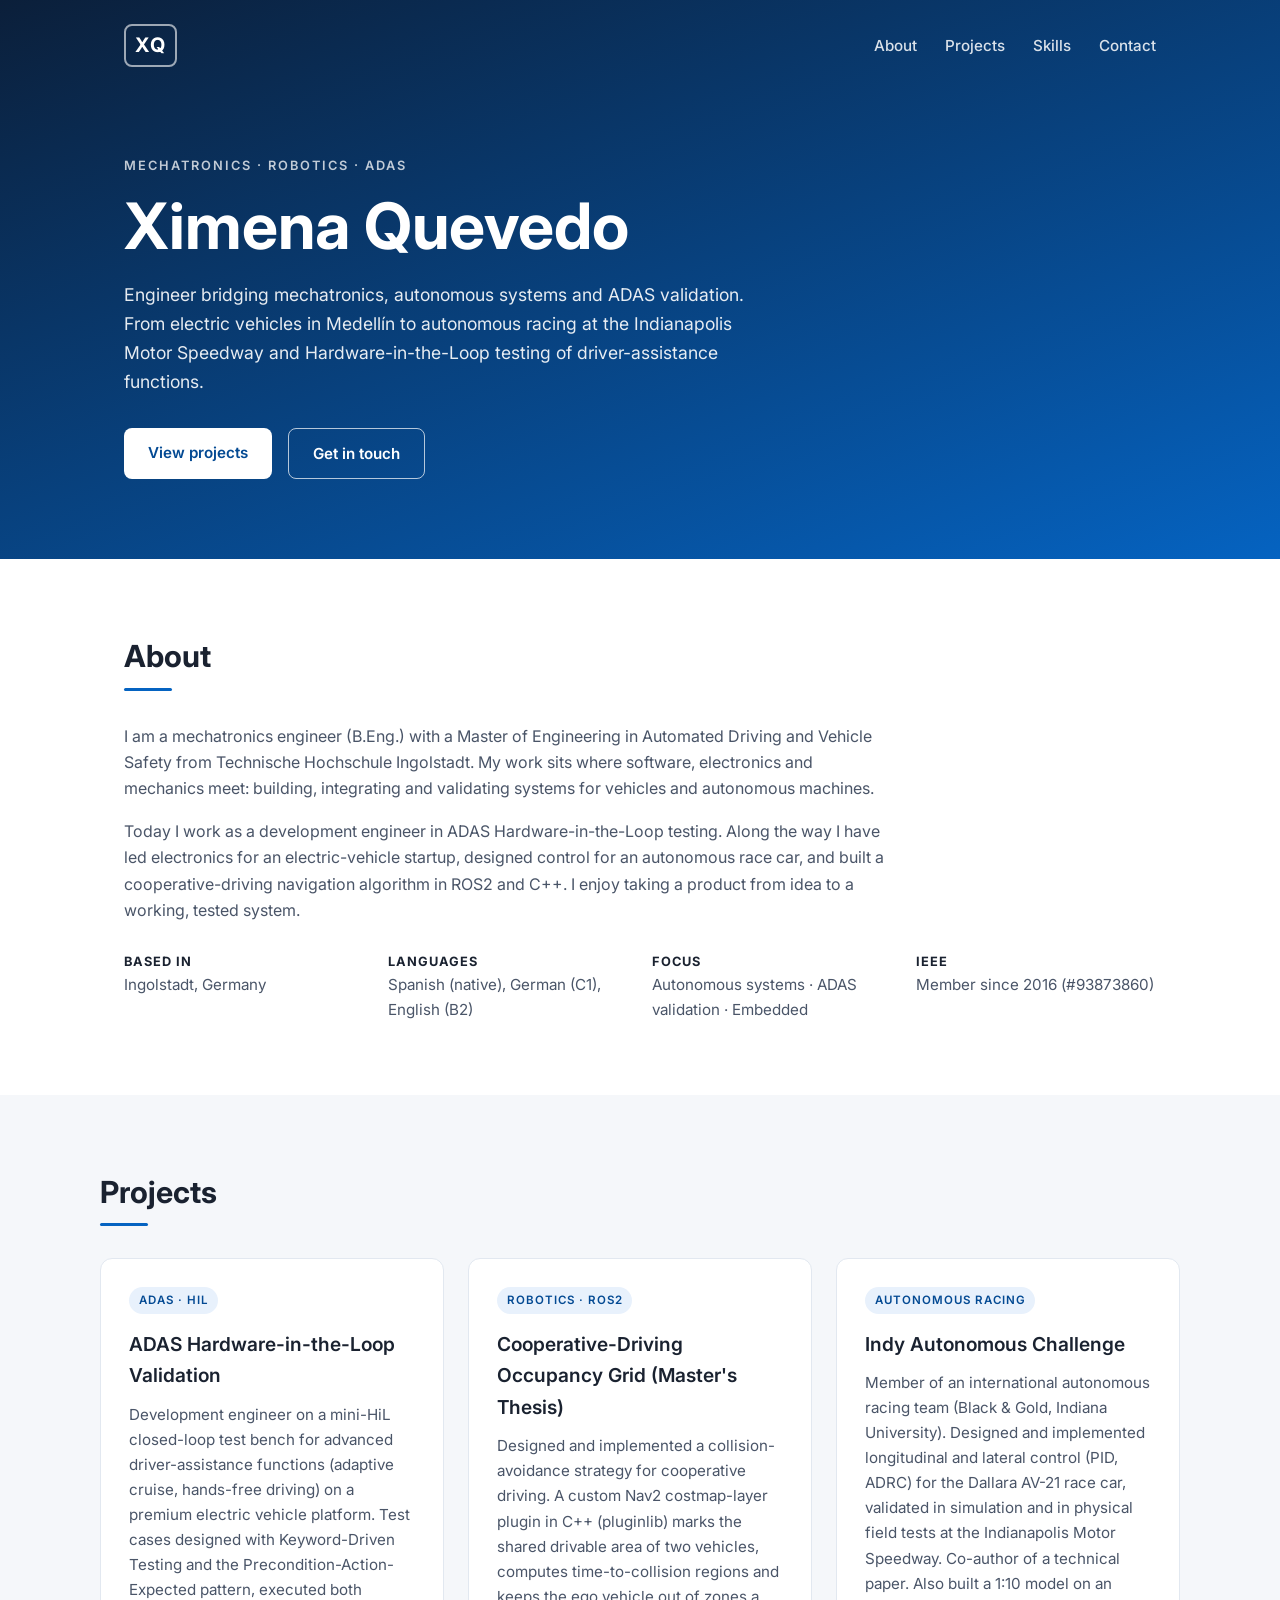
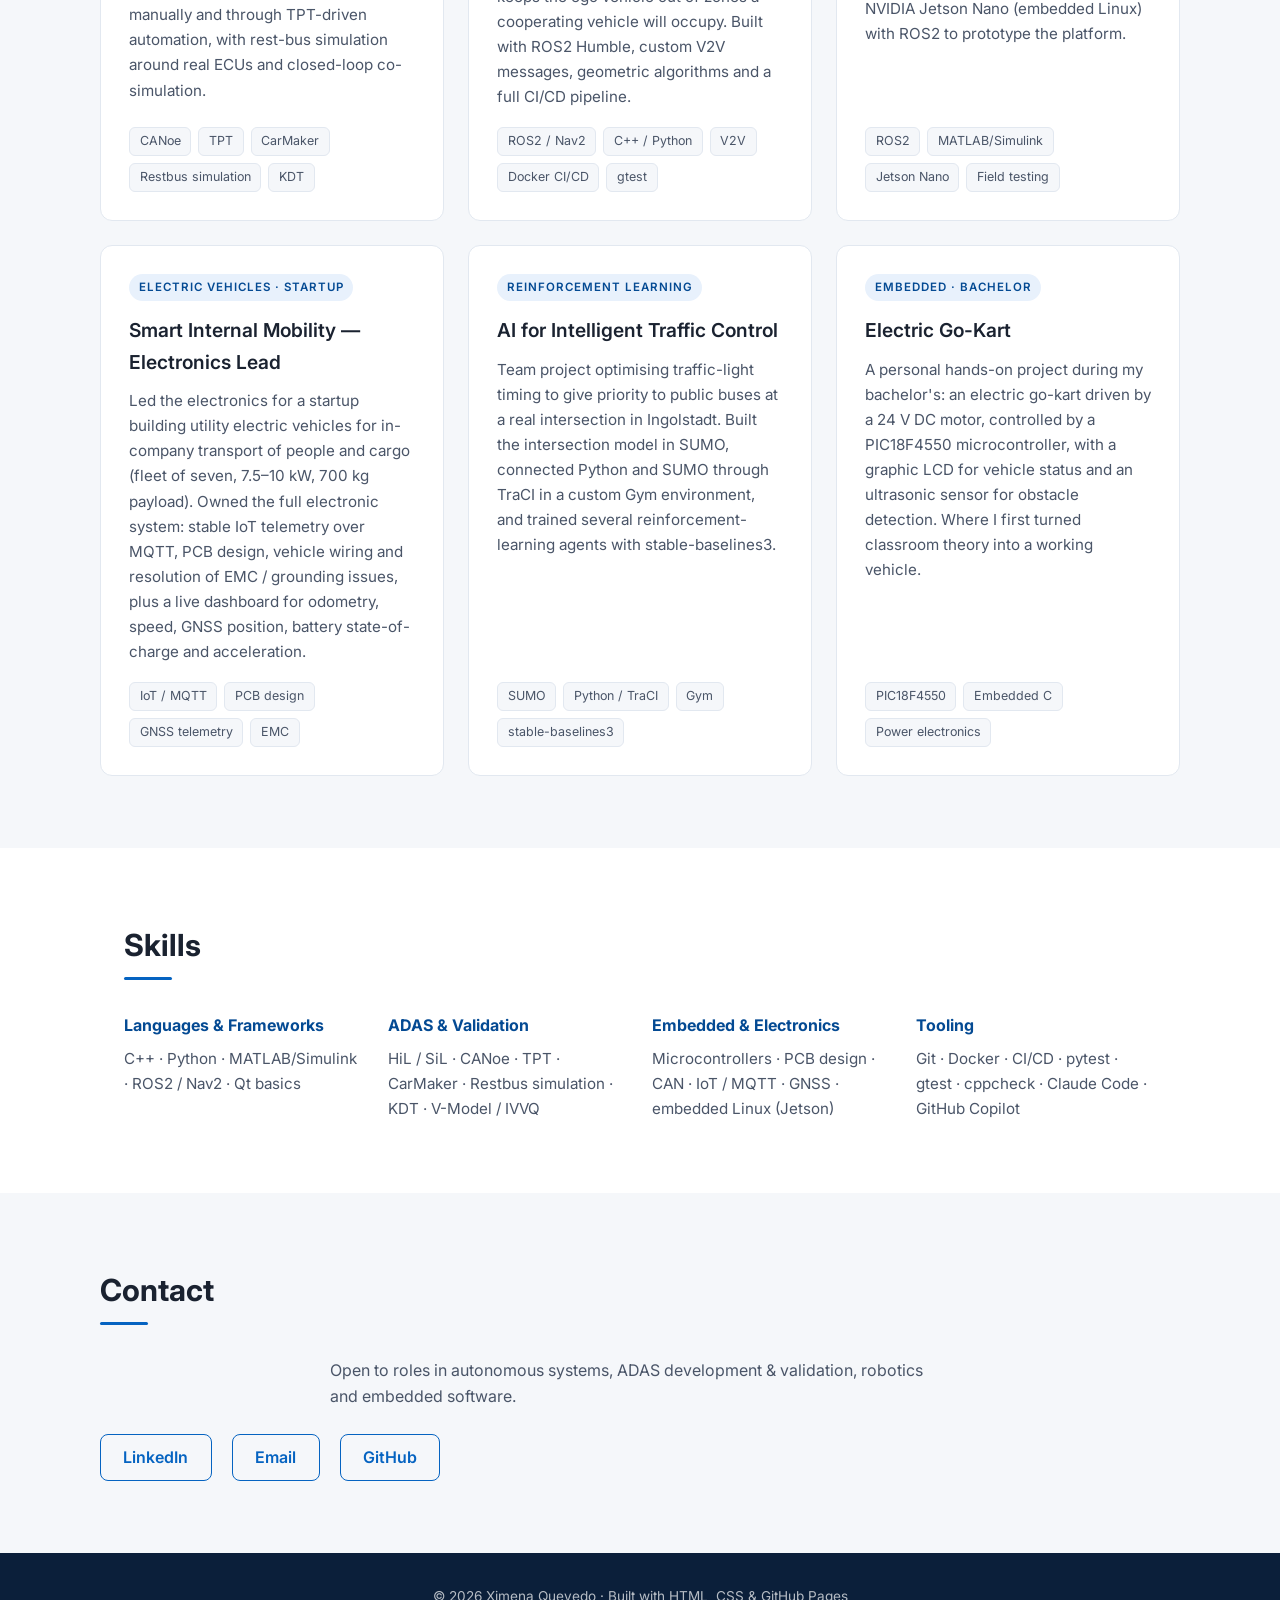
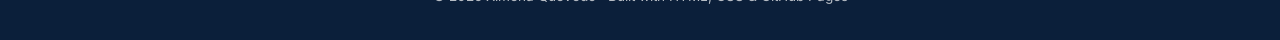
==== index.html @ 1951bf81 "Initial portfolio: landing, 6 project cards, skills, contact" ====
<!DOCTYPE html>
<html lang="en">
<head>
  <meta charset="UTF-8" />
  <meta name="viewport" content="width=device-width, initial-scale=1.0" />
  <title>Ximena Quevedo — Robotics & ADAS Engineer</title>
  <meta name="description" content="Mechatronics engineer working on ADAS validation, autonomous systems and embedded software. Portfolio of projects in robotics, electric vehicles and autonomous racing." />
  <link rel="preconnect" href="https://fonts.googleapis.com" />
  <link rel="preconnect" href="https://fonts.gstatic.com" crossorigin />
  <link href="https://fonts.googleapis.com/css2?family=Inter:wght@400;500;600;700&display=swap" rel="stylesheet" />
  <link rel="stylesheet" href="assets/style.css" />
</head>
<body>
  <header class="hero">
    <nav class="nav">
      <span class="nav__logo">XQ</span>
      <ul class="nav__links">
        <li><a href="#about">About</a></li>
        <li><a href="#projects">Projects</a></li>
        <li><a href="#skills">Skills</a></li>
        <li><a href="#contact">Contact</a></li>
      </ul>
    </nav>
    <div class="hero__content">
      <p class="hero__eyebrow">Mechatronics · Robotics · ADAS</p>
      <h1 class="hero__title">Ximena Quevedo</h1>
      <p class="hero__subtitle">
        Engineer bridging mechatronics, autonomous systems and ADAS validation.
        From electric vehicles in Medellín to autonomous racing at the Indianapolis
        Motor Speedway and Hardware-in-the-Loop testing of driver-assistance functions.
      </p>
      <div class="hero__actions">
        <a class="btn btn--primary" href="#projects">View projects</a>
        <a class="btn btn--ghost" href="#contact">Get in touch</a>
      </div>
    </div>
  </header>

  <main>
    <!-- ABOUT -->
    <section id="about" class="section">
      <h2 class="section__title">About</h2>
      <div class="about">
        <p>
          I am a mechatronics engineer (B.Eng.) with a Master of Engineering in
          Automated Driving and Vehicle Safety from Technische Hochschule
          Ingolstadt. My work sits where software, electronics and mechanics meet:
          building, integrating and validating systems for vehicles and autonomous
          machines.
        </p>
        <p>
          Today I work as a development engineer in ADAS Hardware-in-the-Loop
          testing. Along the way I have led electronics for an electric-vehicle
          startup, designed control for an autonomous race car, and built a
          cooperative-driving navigation algorithm in ROS2 and C++. I enjoy taking
          a product from idea to a working, tested system.
        </p>
        <ul class="about__facts">
          <li><strong>Based in</strong> Ingolstadt, Germany</li>
          <li><strong>Languages</strong> Spanish (native), German (C1), English (B2)</li>
          <li><strong>Focus</strong> Autonomous systems · ADAS validation · Embedded</li>
          <li><strong>IEEE</strong> Member since 2016 (#93873860)</li>
        </ul>
      </div>
    </section>

    <!-- PROJECTS -->
    <section id="projects" class="section section--alt">
      <h2 class="section__title">Projects</h2>
      <div class="grid">

        <article class="card">
          <div class="card__tag">ADAS · HiL</div>
          <h3 class="card__title">ADAS Hardware-in-the-Loop Validation</h3>
          <p class="card__text">
            Development engineer on a mini-HiL closed-loop test bench for advanced
            driver-assistance functions (adaptive cruise, hands-free driving) on a
            premium electric vehicle platform. Test cases designed with Keyword-Driven
            Testing and the Precondition-Action-Expected pattern, executed both
            manually and through TPT-driven automation, with rest-bus simulation
            around real ECUs and closed-loop co-simulation.
          </p>
          <ul class="card__stack">
            <li>CANoe</li><li>TPT</li><li>CarMaker</li><li>Restbus simulation</li><li>KDT</li>
          </ul>
        </article>

        <article class="card">
          <div class="card__tag">Robotics · ROS2</div>
          <h3 class="card__title">Cooperative-Driving Occupancy Grid (Master's Thesis)</h3>
          <p class="card__text">
            Designed and implemented a collision-avoidance strategy for cooperative
            driving. A custom Nav2 costmap-layer plugin in C++ (pluginlib) marks the
            shared drivable area of two vehicles, computes time-to-collision regions
            and keeps the ego vehicle out of zones a cooperating vehicle will occupy.
            Built with ROS2 Humble, custom V2V messages, geometric algorithms and a
            full CI/CD pipeline.
          </p>
          <ul class="card__stack">
            <li>ROS2 / Nav2</li><li>C++ / Python</li><li>V2V</li><li>Docker CI/CD</li><li>gtest</li>
          </ul>
        </article>

        <article class="card">
          <div class="card__tag">Autonomous Racing</div>
          <h3 class="card__title">Indy Autonomous Challenge</h3>
          <p class="card__text">
            Member of an international autonomous racing team (Black & Gold,
            Indiana University). Designed and implemented longitudinal and lateral
            control (PID, ADRC) for the Dallara AV-21 race car, validated in
            simulation and in physical field tests at the Indianapolis Motor
            Speedway. Co-author of a technical paper. Also built a 1:10 model on an
            NVIDIA Jetson Nano (embedded Linux) with ROS2 to prototype the platform.
          </p>
          <ul class="card__stack">
            <li>ROS2</li><li>MATLAB/Simulink</li><li>Jetson Nano</li><li>Field testing</li>
          </ul>
        </article>

        <article class="card">
          <div class="card__tag">Electric Vehicles · Startup</div>
          <h3 class="card__title">Smart Internal Mobility — Electronics Lead</h3>
          <p class="card__text">
            Led the electronics for a startup building utility electric vehicles for
            in-company transport of people and cargo (fleet of seven, 7.5–10 kW,
            700 kg payload). Owned the full electronic system: stable IoT telemetry
            over MQTT, PCB design, vehicle wiring and resolution of EMC / grounding
            issues, plus a live dashboard for odometry, speed, GNSS position, battery
            state-of-charge and acceleration.
          </p>
          <ul class="card__stack">
            <li>IoT / MQTT</li><li>PCB design</li><li>GNSS telemetry</li><li>EMC</li>
          </ul>
        </article>

        <article class="card">
          <div class="card__tag">Reinforcement Learning</div>
          <h3 class="card__title">AI for Intelligent Traffic Control</h3>
          <p class="card__text">
            Team project optimising traffic-light timing to give priority to public
            buses at a real intersection in Ingolstadt. Built the intersection model
            in SUMO, connected Python and SUMO through TraCI in a custom Gym
            environment, and trained several reinforcement-learning agents with
            stable-baselines3.
          </p>
          <ul class="card__stack">
            <li>SUMO</li><li>Python / TraCI</li><li>Gym</li><li>stable-baselines3</li>
          </ul>
        </article>

        <article class="card">
          <div class="card__tag">Embedded · Bachelor</div>
          <h3 class="card__title">Electric Go-Kart</h3>
          <p class="card__text">
            A personal hands-on project during my bachelor's: an electric go-kart
            driven by a 24 V DC motor, controlled by a PIC18F4550 microcontroller,
            with a graphic LCD for vehicle status and an ultrasonic sensor for
            obstacle detection. Where I first turned classroom theory into a working
            vehicle.
          </p>
          <ul class="card__stack">
            <li>PIC18F4550</li><li>Embedded C</li><li>Power electronics</li>
          </ul>
        </article>

      </div>
    </section>

    <!-- SKILLS -->
    <section id="skills" class="section">
      <h2 class="section__title">Skills</h2>
      <div class="skills">
        <div class="skills__col">
          <h3>Languages &amp; Frameworks</h3>
          <p>C++ · Python · MATLAB/Simulink · ROS2 / Nav2 · Qt basics</p>
        </div>
        <div class="skills__col">
          <h3>ADAS &amp; Validation</h3>
          <p>HiL / SiL · CANoe · TPT · CarMaker · Restbus simulation · KDT · V-Model / IVVQ</p>
        </div>
        <div class="skills__col">
          <h3>Embedded &amp; Electronics</h3>
          <p>Microcontrollers · PCB design · CAN · IoT / MQTT · GNSS · embedded Linux (Jetson)</p>
        </div>
        <div class="skills__col">
          <h3>Tooling</h3>
          <p>Git · Docker · CI/CD · pytest · gtest · cppcheck · Claude Code · GitHub Copilot</p>
        </div>
      </div>
    </section>

    <!-- CONTACT -->
    <section id="contact" class="section section--alt">
      <h2 class="section__title">Contact</h2>
      <p class="contact__lead">
        Open to roles in autonomous systems, ADAS development &amp; validation,
        robotics and embedded software.
      </p>
      <div class="contact__links">
        <a href="https://www.linkedin.com/in/ximena-andrea-quevedo-mart%C3%ADnez-89078a12a/">LinkedIn</a>
        <!-- TODO: replace with your activated IEEE alias once set up -->
        <a href="mailto:your.alias@ieee.org">Email</a>
        <a href="https://github.com/Ximena-Quevedo-Martinez">GitHub</a>
      </div>
    </section>
  </main>

  <footer class="footer">
    <p>© <span id="year"></span> Ximena Quevedo · Built with HTML, CSS &amp; GitHub Pages</p>
  </footer>

  <script>document.getElementById("year").textContent = new Date().getFullYear();</script>
</body>
</html>
---- assets/style.css ----
:root {
  --bg: #ffffff;
  --bg-alt: #f5f7fa;
  --ink: #1a2230;
  --ink-soft: #4a5568;
  --accent: #0563c1;
  --accent-dark: #044a93;
  --border: #e2e8f0;
  --radius: 12px;
  --maxw: 1080px;
}

* { box-sizing: border-box; margin: 0; padding: 0; }

html { scroll-behavior: smooth; }

body {
  font-family: "Inter", system-ui, -apple-system, sans-serif;
  color: var(--ink);
  background: var(--bg);
  line-height: 1.65;
  -webkit-font-smoothing: antialiased;
}

a { color: var(--accent); text-decoration: none; }
a:hover { color: var(--accent-dark); }

/* HERO */
.hero {
  background: linear-gradient(160deg, #0b1f3a 0%, #0563c1 100%);
  color: #fff;
  padding-bottom: 5rem;
}

.nav {
  max-width: var(--maxw);
  margin: 0 auto;
  padding: 1.5rem 1.5rem;
  display: flex;
  align-items: center;
  justify-content: space-between;
}
.nav__logo {
  font-weight: 700;
  font-size: 1.25rem;
  letter-spacing: 1px;
  border: 2px solid rgba(255,255,255,0.6);
  border-radius: 8px;
  padding: 0.2rem 0.55rem;
}
.nav__links { list-style: none; display: flex; gap: 1.75rem; }
.nav__links a { color: rgba(255,255,255,0.85); font-weight: 500; font-size: 0.95rem; }
.nav__links a:hover { color: #fff; }

.hero__content {
  max-width: var(--maxw);
  margin: 0 auto;
  padding: 4rem 1.5rem 0;
}
.hero__eyebrow {
  text-transform: uppercase;
  letter-spacing: 2px;
  font-size: 0.8rem;
  font-weight: 600;
  color: rgba(255,255,255,0.75);
  margin-bottom: 1rem;
}
.hero__title { font-size: clamp(2.5rem, 6vw, 4rem); font-weight: 700; line-height: 1.05; }
.hero__subtitle {
  margin-top: 1.25rem;
  max-width: 620px;
  font-size: 1.1rem;
  color: rgba(255,255,255,0.9);
}
.hero__actions { margin-top: 2rem; display: flex; gap: 1rem; flex-wrap: wrap; }

.btn {
  display: inline-block;
  padding: 0.75rem 1.5rem;
  border-radius: 8px;
  font-weight: 600;
  font-size: 0.95rem;
  transition: transform 0.15s ease, background 0.15s ease;
}
.btn:hover { transform: translateY(-2px); }
.btn--primary { background: #fff; color: var(--accent-dark); }
.btn--primary:hover { background: #eef4fc; color: var(--accent-dark); }
.btn--ghost { border: 1.5px solid rgba(255,255,255,0.7); color: #fff; }
.btn--ghost:hover { background: rgba(255,255,255,0.12); color: #fff; }

/* SECTIONS */
.section { max-width: var(--maxw); margin: 0 auto; padding: 4.5rem 1.5rem; }
.section--alt { background: var(--bg-alt); max-width: none; }
.section--alt > * { max-width: var(--maxw); margin-left: auto; margin-right: auto; }
.section__title {
  font-size: 1.9rem;
  font-weight: 700;
  margin-bottom: 2rem;
  position: relative;
  padding-bottom: 0.6rem;
}
.section__title::after {
  content: "";
  position: absolute;
  left: 0; bottom: 0;
  width: 48px; height: 3px;
  background: var(--accent);
  border-radius: 2px;
}

/* ABOUT */
.about p { margin-bottom: 1rem; color: var(--ink-soft); max-width: 760px; }
.about__facts {
  list-style: none;
  margin-top: 1.75rem;
  display: grid;
  grid-template-columns: repeat(auto-fit, minmax(220px, 1fr));
  gap: 0.75rem 1.5rem;
}
.about__facts li { color: var(--ink-soft); font-size: 0.95rem; }
.about__facts strong { color: var(--ink); display: block; font-size: 0.8rem; text-transform: uppercase; letter-spacing: 1px; }

/* PROJECTS GRID */
.grid {
  display: grid;
  grid-template-columns: repeat(auto-fit, minmax(320px, 1fr));
  gap: 1.5rem;
}
.card {
  background: #fff;
  border: 1px solid var(--border);
  border-radius: var(--radius);
  padding: 1.75rem;
  display: flex;
  flex-direction: column;
  transition: box-shadow 0.2s ease, transform 0.2s ease;
}
.card:hover { box-shadow: 0 12px 30px rgba(10,30,60,0.10); transform: translateY(-3px); }
.card__tag {
  align-self: flex-start;
  font-size: 0.72rem;
  font-weight: 600;
  text-transform: uppercase;
  letter-spacing: 1px;
  color: var(--accent-dark);
  background: #e8f1fc;
  padding: 0.25rem 0.6rem;
  border-radius: 999px;
  margin-bottom: 0.9rem;
}
.card__title { font-size: 1.2rem; font-weight: 600; margin-bottom: 0.6rem; }
.card__text { color: var(--ink-soft); font-size: 0.95rem; flex-grow: 1; }
.card__stack {
  list-style: none;
  display: flex;
  flex-wrap: wrap;
  gap: 0.45rem;
  margin-top: 1.1rem;
}
.card__stack li {
  font-size: 0.78rem;
  background: var(--bg-alt);
  border: 1px solid var(--border);
  color: var(--ink-soft);
  padding: 0.2rem 0.6rem;
  border-radius: 6px;
}

/* SKILLS */
.skills {
  display: grid;
  grid-template-columns: repeat(auto-fit, minmax(240px, 1fr));
  gap: 1.5rem;
}
.skills__col h3 { font-size: 1rem; margin-bottom: 0.5rem; color: var(--accent-dark); }
.skills__col p { color: var(--ink-soft); font-size: 0.95rem; }

/* CONTACT */
.contact__lead { color: var(--ink-soft); max-width: 620px; margin-bottom: 1.5rem; }
.contact__links { display: flex; gap: 1.25rem; flex-wrap: wrap; }
.contact__links a {
  font-weight: 600;
  border: 1.5px solid var(--accent);
  padding: 0.6rem 1.4rem;
  border-radius: 8px;
  transition: background 0.15s ease, color 0.15s ease;
}
.contact__links a:hover { background: var(--accent); color: #fff; }

/* FOOTER */
.footer {
  background: #0b1f3a;
  color: rgba(255,255,255,0.7);
  text-align: center;
  padding: 2rem 1.5rem;
  font-size: 0.85rem;
}

@media (max-width: 560px) {
  .nav__links { gap: 1rem; font-size: 0.85rem; }
  .nav__links a { font-size: 0.85rem; }
}
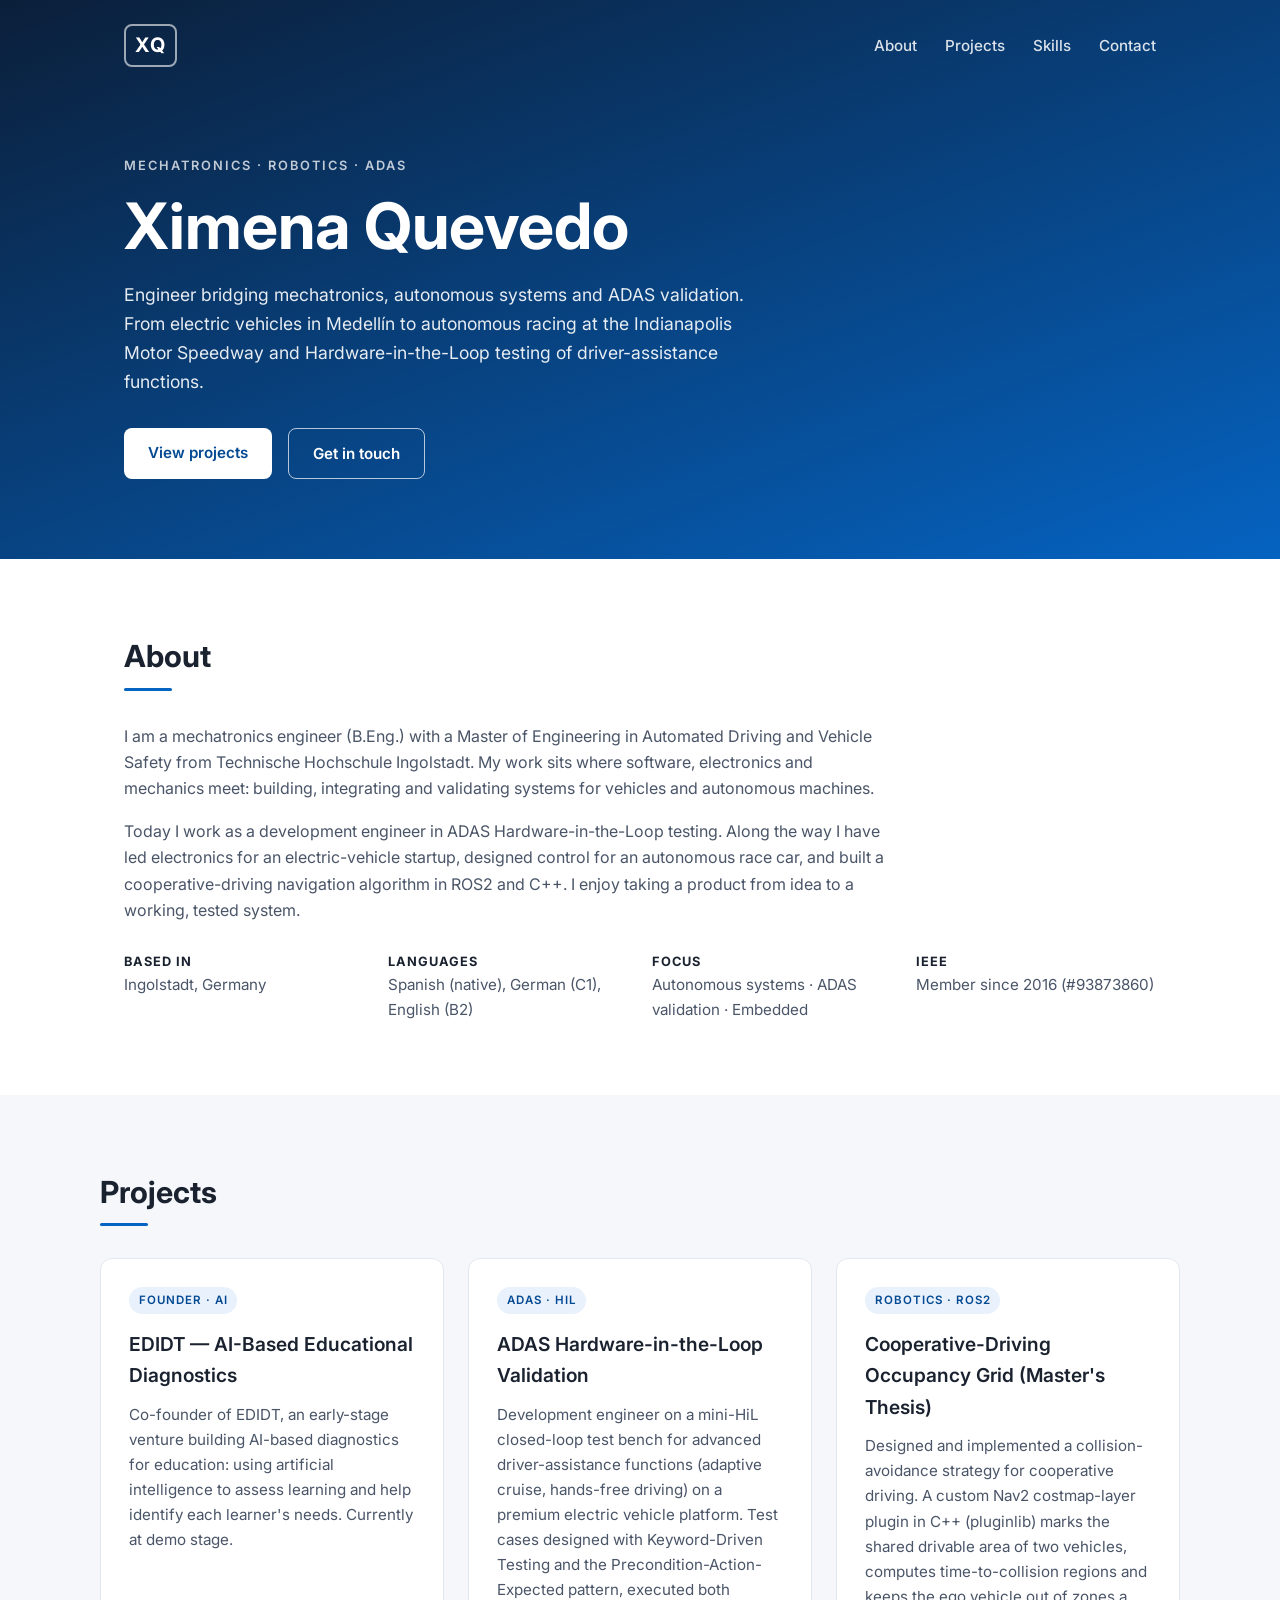
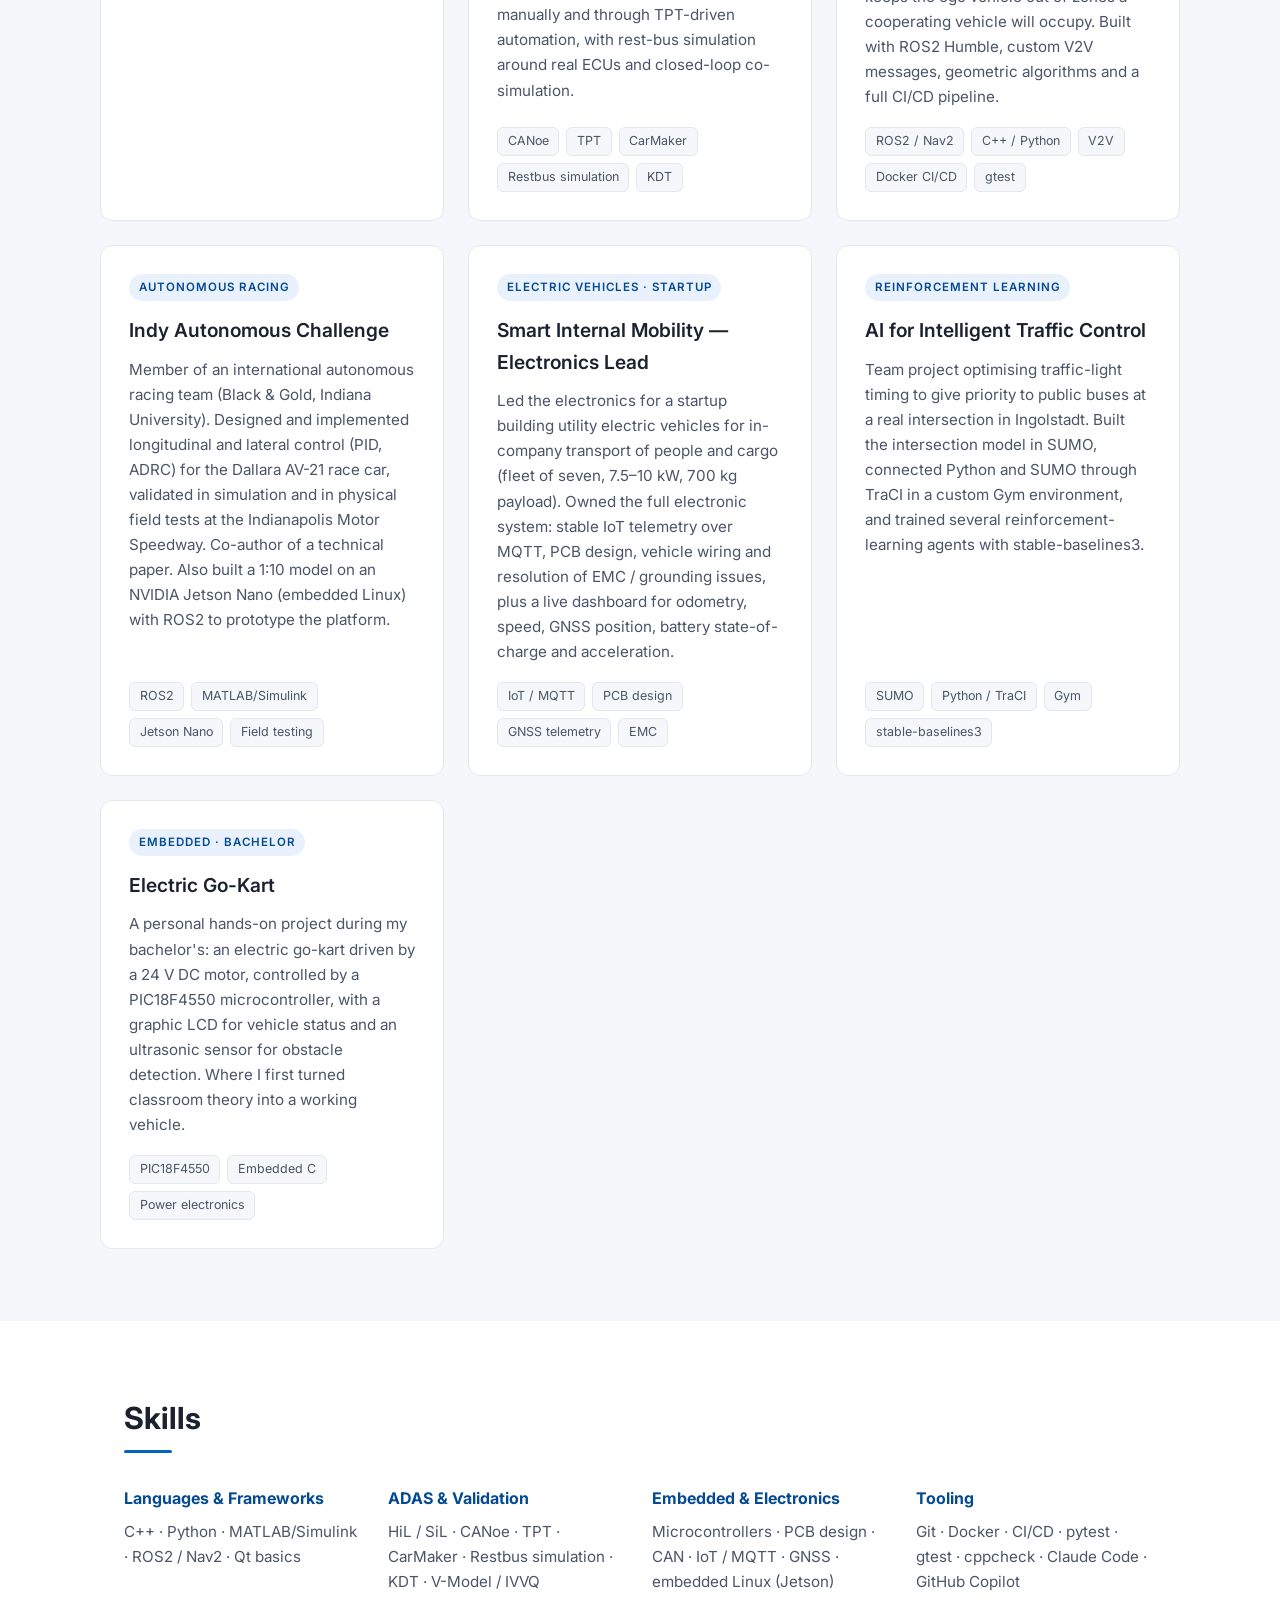
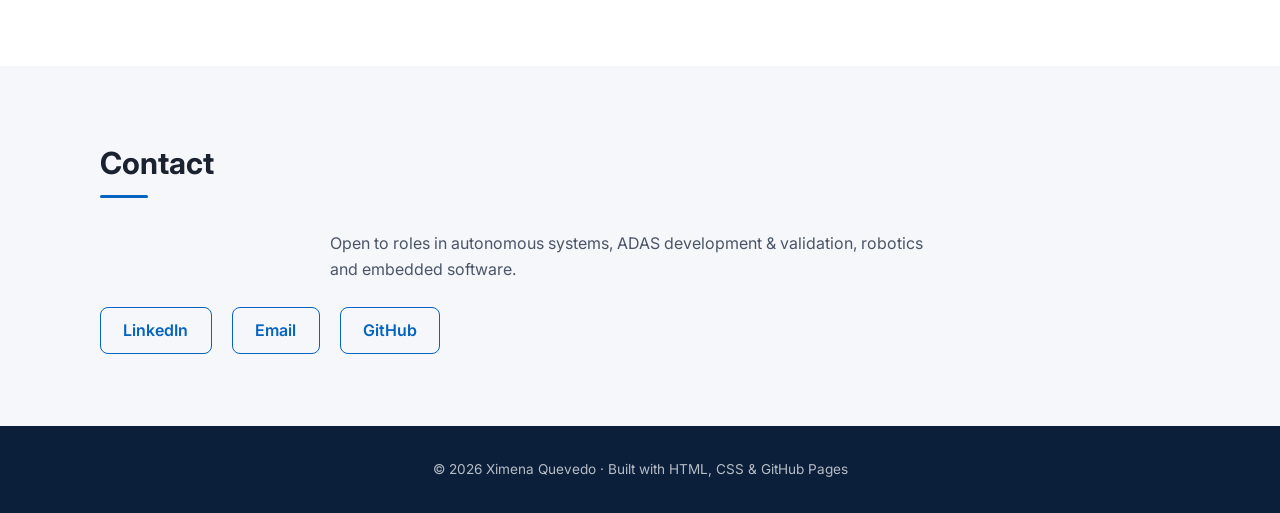
==== commit 01368c11: "Add EDIDT founder card" ====
--- a/index.html
+++ b/index.html
@@ -70,6 +70,16 @@
       <div class="grid">
 
         <article class="card">
+          <div class="card__tag">Founder · AI</div>
+          <h3 class="card__title">EDIDT — AI-Based Educational Diagnostics</h3>
+          <p class="card__text">
+            Co-founder of EDIDT, an early-stage venture building AI-based diagnostics
+            for education: using artificial intelligence to assess learning and help
+            identify each learner's needs. Currently at demo stage.
+          </p>
+        </article>
+
+        <article class="card">
           <div class="card__tag">ADAS · HiL</div>
           <h3 class="card__title">ADAS Hardware-in-the-Loop Validation</h3>
           <p class="card__text">
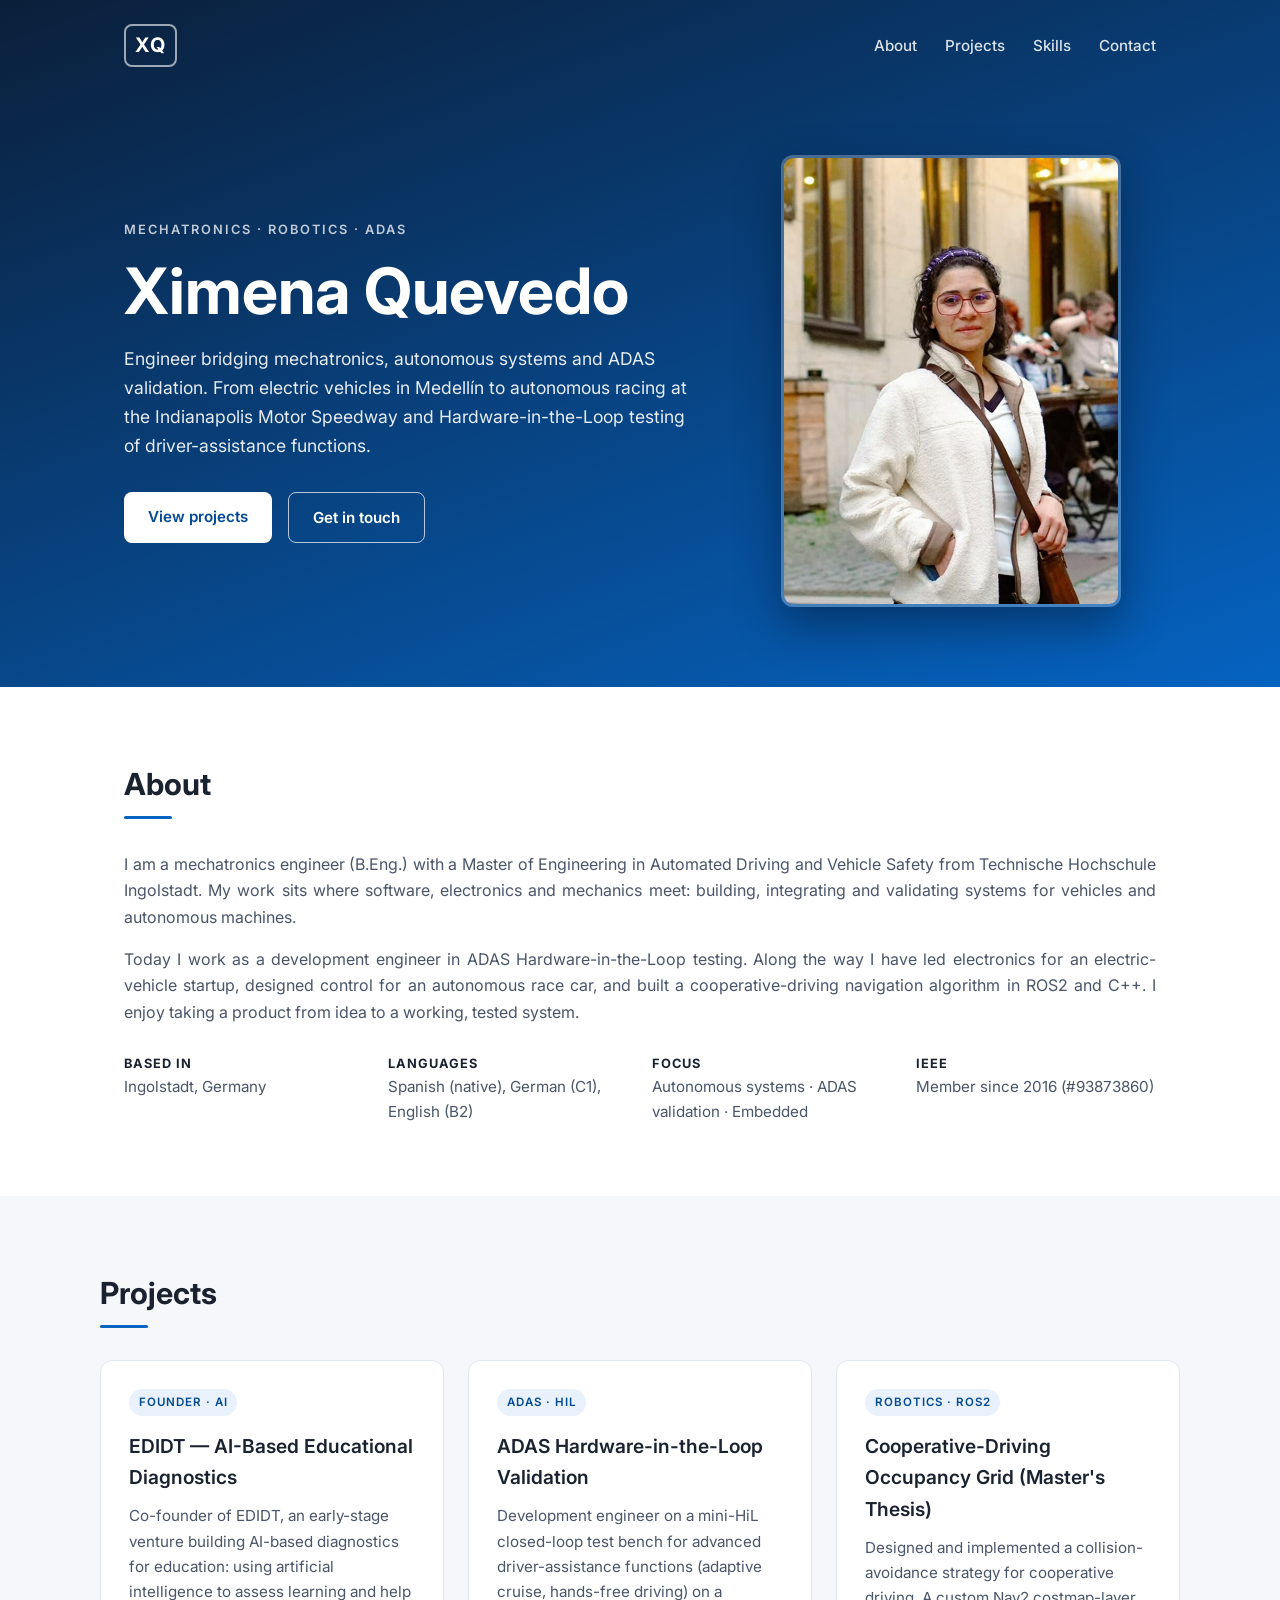
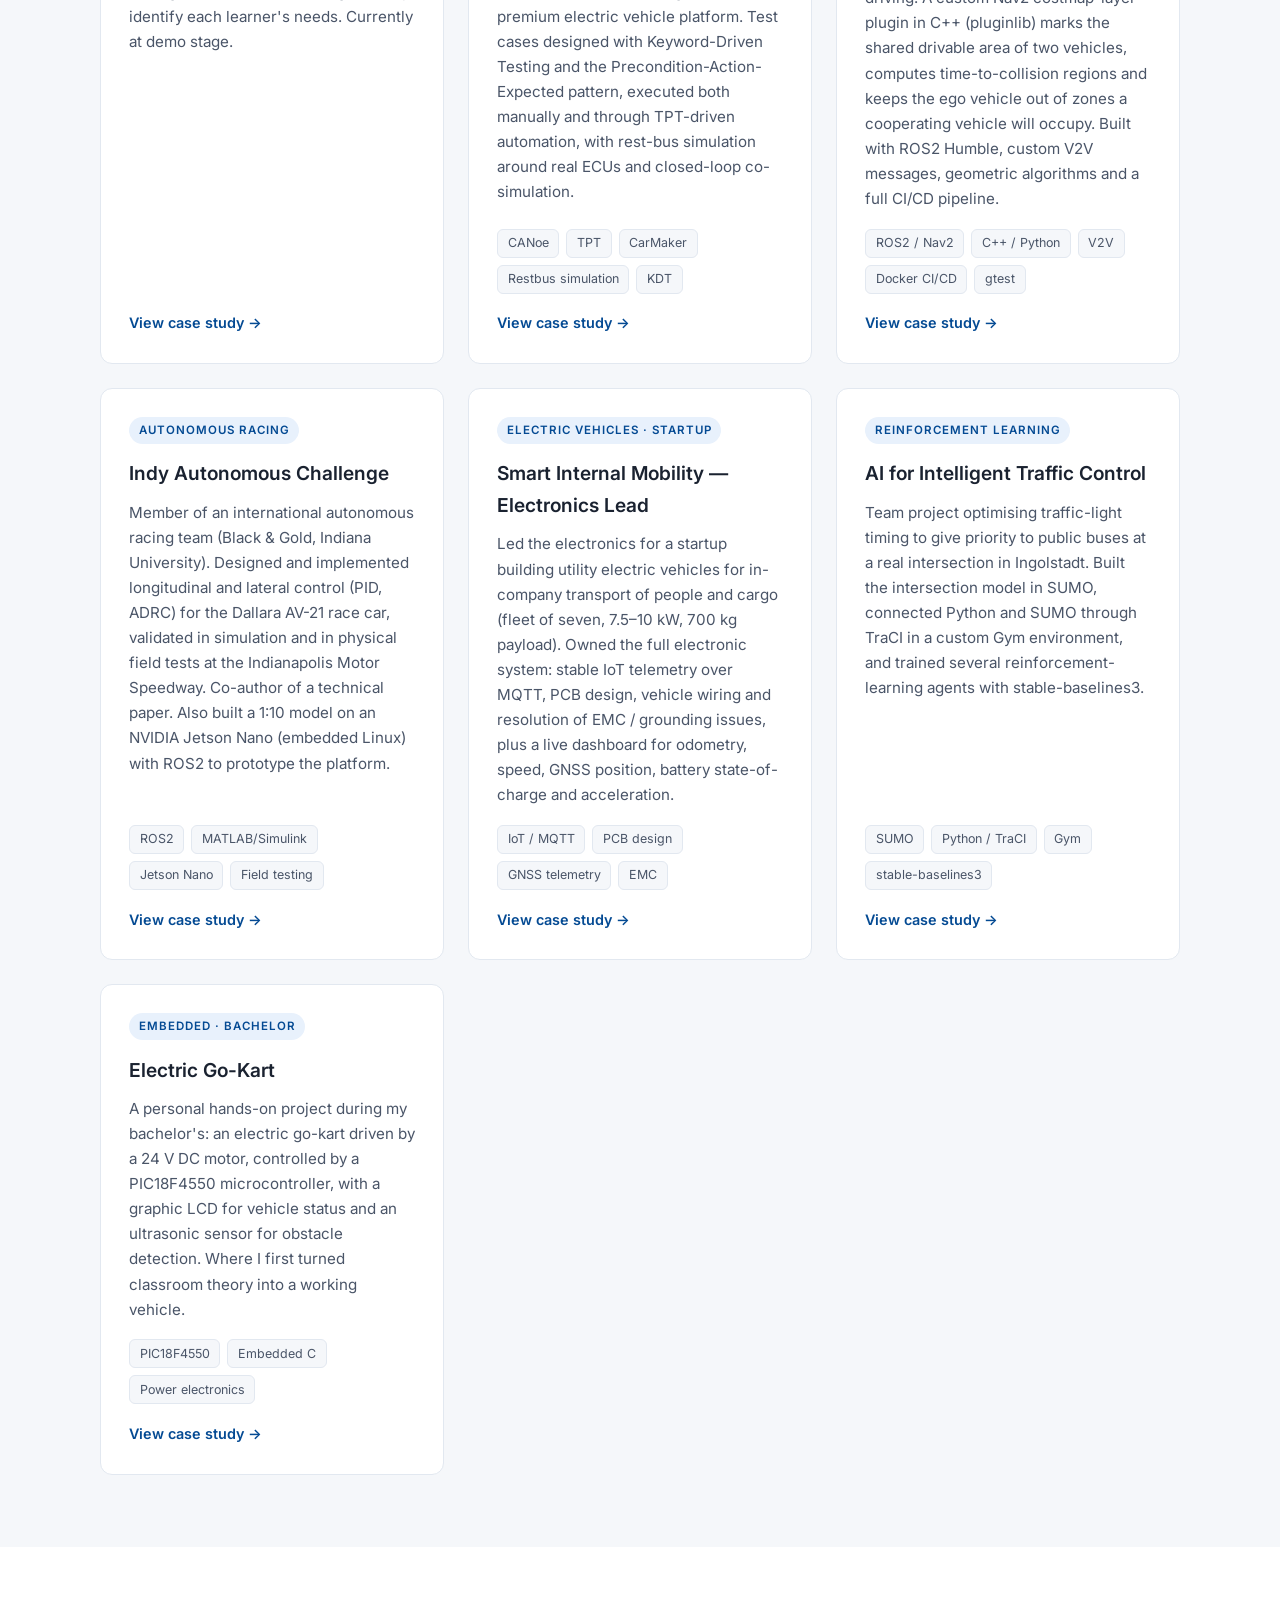
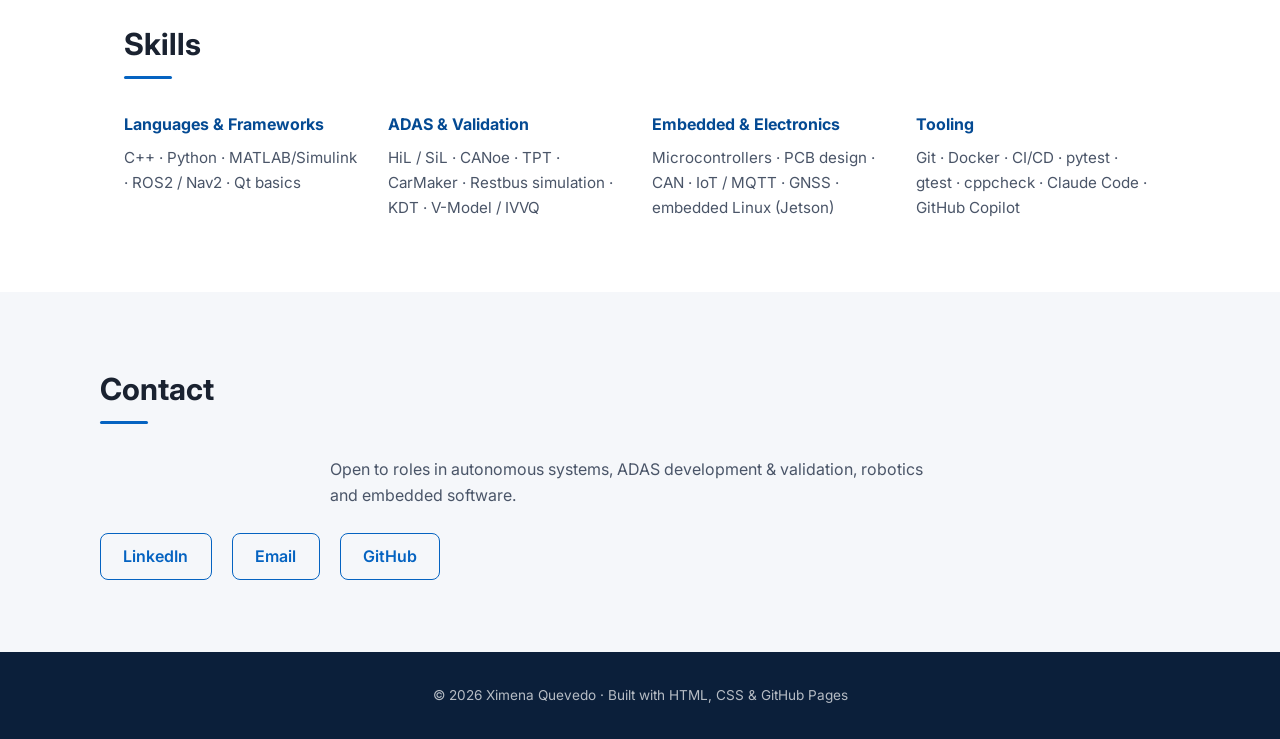
==== commit e370f531: "feat(portfolio): case-board layout for all 7 project pages + clickable index cards" ====
--- a/index.html
+++ b/index.html
@@ -22,16 +22,21 @@
       </ul>
     </nav>
     <div class="hero__content">
-      <p class="hero__eyebrow">Mechatronics · Robotics · ADAS</p>
-      <h1 class="hero__title">Ximena Quevedo</h1>
-      <p class="hero__subtitle">
-        Engineer bridging mechatronics, autonomous systems and ADAS validation.
-        From electric vehicles in Medellín to autonomous racing at the Indianapolis
-        Motor Speedway and Hardware-in-the-Loop testing of driver-assistance functions.
-      </p>
-      <div class="hero__actions">
-        <a class="btn btn--primary" href="#projects">View projects</a>
-        <a class="btn btn--ghost" href="#contact">Get in touch</a>
+      <div class="hero__text">
+        <p class="hero__eyebrow">Mechatronics · Robotics · ADAS</p>
+        <h1 class="hero__title">Ximena Quevedo</h1>
+        <p class="hero__subtitle">
+          Engineer bridging mechatronics, autonomous systems and ADAS validation.
+          From electric vehicles in Medellín to autonomous racing at the Indianapolis
+          Motor Speedway and Hardware-in-the-Loop testing of driver-assistance functions.
+        </p>
+        <div class="hero__actions">
+          <a class="btn btn--primary" href="#projects">View projects</a>
+          <a class="btn btn--ghost" href="#contact">Get in touch</a>
+        </div>
+      </div>
+      <div class="hero__photo">
+        <img src="assets/img/ximena.jpg" alt="Ximena Quevedo" width="640" height="854" />
       </div>
     </div>
   </header>
@@ -69,7 +74,7 @@
       <h2 class="section__title">Projects</h2>
       <div class="grid">
 
-        <article class="card">
+        <a class="card" href="projects/edidt.html">
           <div class="card__tag">Founder · AI</div>
           <h3 class="card__title">EDIDT — AI-Based Educational Diagnostics</h3>
           <p class="card__text">
@@ -77,9 +82,10 @@
             for education: using artificial intelligence to assess learning and help
             identify each learner's needs. Currently at demo stage.
           </p>
-        </article>
-
-        <article class="card">
+          <span class="card__more">View case study →</span>
+        </a>
+
+        <a class="card" href="projects/adas-hil.html">
           <div class="card__tag">ADAS · HiL</div>
           <h3 class="card__title">ADAS Hardware-in-the-Loop Validation</h3>
           <p class="card__text">
@@ -93,9 +99,10 @@
           <ul class="card__stack">
             <li>CANoe</li><li>TPT</li><li>CarMaker</li><li>Restbus simulation</li><li>KDT</li>
           </ul>
-        </article>
-
-        <article class="card">
+          <span class="card__more">View case study →</span>
+        </a>
+
+        <a class="card" href="projects/masterarbeit.html">
           <div class="card__tag">Robotics · ROS2</div>
           <h3 class="card__title">Cooperative-Driving Occupancy Grid (Master's Thesis)</h3>
           <p class="card__text">
@@ -109,9 +116,10 @@
           <ul class="card__stack">
             <li>ROS2 / Nav2</li><li>C++ / Python</li><li>V2V</li><li>Docker CI/CD</li><li>gtest</li>
           </ul>
-        </article>
-
-        <article class="card">
+          <span class="card__more">View case study →</span>
+        </a>
+
+        <a class="card" href="projects/indy.html">
           <div class="card__tag">Autonomous Racing</div>
           <h3 class="card__title">Indy Autonomous Challenge</h3>
           <p class="card__text">
@@ -125,9 +133,10 @@
           <ul class="card__stack">
             <li>ROS2</li><li>MATLAB/Simulink</li><li>Jetson Nano</li><li>Field testing</li>
           </ul>
-        </article>
-
-        <article class="card">
+          <span class="card__more">View case study →</span>
+        </a>
+
+        <a class="card" href="projects/smart.html">
           <div class="card__tag">Electric Vehicles · Startup</div>
           <h3 class="card__title">Smart Internal Mobility — Electronics Lead</h3>
           <p class="card__text">
@@ -141,9 +150,10 @@
           <ul class="card__stack">
             <li>IoT / MQTT</li><li>PCB design</li><li>GNSS telemetry</li><li>EMC</li>
           </ul>
-        </article>
-
-        <article class="card">
+          <span class="card__more">View case study →</span>
+        </a>
+
+        <a class="card" href="projects/ai-traffic.html">
           <div class="card__tag">Reinforcement Learning</div>
           <h3 class="card__title">AI for Intelligent Traffic Control</h3>
           <p class="card__text">
@@ -156,9 +166,10 @@
           <ul class="card__stack">
             <li>SUMO</li><li>Python / TraCI</li><li>Gym</li><li>stable-baselines3</li>
           </ul>
-        </article>
-
-        <article class="card">
+          <span class="card__more">View case study →</span>
+        </a>
+
+        <a class="card" href="projects/gokart.html">
           <div class="card__tag">Embedded · Bachelor</div>
           <h3 class="card__title">Electric Go-Kart</h3>
           <p class="card__text">
@@ -171,7 +182,8 @@
           <ul class="card__stack">
             <li>PIC18F4550</li><li>Embedded C</li><li>Power electronics</li>
           </ul>
-        </article>
+          <span class="card__more">View case study →</span>
+        </a>
 
       </div>
     </section>
--- a/assets/style.css
+++ b/assets/style.css
@@ -56,6 +56,21 @@
   max-width: var(--maxw);
   margin: 0 auto;
   padding: 4rem 1.5rem 0;
+  display: grid;
+  grid-template-columns: 1.4fr 1fr;
+  gap: 3rem;
+  align-items: center;
+}
+.hero__text { min-width: 0; }
+.hero__photo { display: flex; justify-content: center; }
+.hero__photo img {
+  width: 100%;
+  max-width: 340px;
+  height: auto;
+  border-radius: var(--radius);
+  border: 3px solid rgba(255,255,255,0.25);
+  box-shadow: 0 18px 45px rgba(5,15,35,0.45);
+  object-fit: cover;
 }
 .hero__eyebrow {
   text-transform: uppercase;
@@ -109,7 +124,7 @@
 }
 
 /* ABOUT */
-.about p { margin-bottom: 1rem; color: var(--ink-soft); max-width: 760px; }
+.about p { margin-bottom: 1rem; color: var(--ink-soft); text-align: justify; }
 .about__facts {
   list-style: none;
   margin-top: 1.75rem;
@@ -196,7 +211,260 @@
   font-size: 0.85rem;
 }
 
+/* ===== PROJECT DETAIL PAGES ===== */
+.hero--detail { padding-bottom: 3rem; }
+.detail-hero {
+  max-width: var(--maxw);
+  margin: 0 auto;
+  padding: 2.5rem 1.5rem 0;
+}
+.back-link {
+  display: inline-block;
+  color: rgba(255,255,255,0.8);
+  font-size: 0.9rem;
+  font-weight: 500;
+  margin-bottom: 1.75rem;
+}
+.back-link:hover { color: #fff; }
+.detail-hero .hero__eyebrow { margin-bottom: 0.8rem; }
+.detail-hero h1 {
+  font-size: clamp(1.9rem, 4vw, 2.8rem);
+  font-weight: 700;
+  line-height: 1.1;
+}
+.detail-hero .lead {
+  margin-top: 1rem;
+  max-width: 720px;
+  font-size: 1.1rem;
+  color: rgba(255,255,255,0.9);
+}
+.detail-meta {
+  list-style: none;
+  display: flex;
+  flex-wrap: wrap;
+  gap: 1.5rem 2.5rem;
+  margin-top: 1.75rem;
+}
+.detail-meta li { color: rgba(255,255,255,0.9); font-size: 0.95rem; }
+.detail-meta strong {
+  display: block;
+  font-size: 0.72rem;
+  text-transform: uppercase;
+  letter-spacing: 1px;
+  color: rgba(255,255,255,0.6);
+  margin-bottom: 0.15rem;
+}
+
+.detail {
+  max-width: 820px;
+  margin: 0 auto;
+  padding: 3.5rem 1.5rem;
+}
+.detail-fig { margin: 0 0 3rem; }
+.detail-fig img {
+  width: 100%;
+  height: auto;
+  border-radius: var(--radius);
+  border: 1px solid var(--border);
+  box-shadow: 0 14px 36px rgba(10,30,60,0.12);
+}
+.detail-fig figcaption {
+  margin-top: 0.7rem;
+  font-size: 0.85rem;
+  color: var(--ink-soft);
+  text-align: center;
+}
+.detail-block { margin-bottom: 2.75rem; }
+.detail-block h2 {
+  font-size: 1.4rem;
+  font-weight: 700;
+  margin-bottom: 1rem;
+  padding-bottom: 0.5rem;
+  position: relative;
+}
+.detail-block h2::after {
+  content: "";
+  position: absolute;
+  left: 0; bottom: 0;
+  width: 40px; height: 3px;
+  background: var(--accent);
+  border-radius: 2px;
+}
+.detail-block p { color: var(--ink-soft); margin-bottom: 1rem; }
+.detail-block ul { list-style: none; }
+.detail-block ul li {
+  color: var(--ink-soft);
+  margin-bottom: 0.75rem;
+  padding-left: 1.4rem;
+  position: relative;
+}
+.detail-block ul li::before {
+  content: "";
+  position: absolute;
+  left: 0; top: 0.6rem;
+  width: 7px; height: 7px;
+  background: var(--accent);
+  border-radius: 50%;
+}
+.detail-block ul li strong { color: var(--ink); }
+
+.stack-chips { display: flex; flex-wrap: wrap; gap: 0.5rem; }
+.stack-chips li {
+  font-size: 0.8rem;
+  background: var(--bg-alt);
+  border: 1px solid var(--border);
+  color: var(--ink-soft);
+  padding: 0.3rem 0.7rem;
+  border-radius: 6px;
+}
+.stack-chips li::before { display: none; }
+
+.detail-gallery {
+  display: grid;
+  grid-template-columns: repeat(auto-fit, minmax(280px, 1fr));
+  gap: 1.5rem;
+}
+.detail-gallery figure { margin: 0; }
+.detail-gallery img {
+  width: 100%;
+  height: auto;
+  border-radius: var(--radius);
+  border: 1px solid var(--border);
+  box-shadow: 0 8px 22px rgba(10,30,60,0.10);
+}
+.detail-gallery figcaption {
+  margin-top: 0.6rem;
+  font-size: 0.82rem;
+  color: var(--ink-soft);
+  text-align: center;
+}
+
+.detail-links { display: flex; flex-wrap: wrap; gap: 1rem; }
+.detail-links a {
+  font-weight: 600;
+  border: 1.5px solid var(--accent);
+  padding: 0.55rem 1.3rem;
+  border-radius: 8px;
+}
+.detail-links a:hover { background: var(--accent); color: #fff; }
+
+/* clickable card affordance on index */
+.card__more {
+  margin-top: 1.1rem;
+  font-weight: 600;
+  font-size: 0.9rem;
+  color: var(--accent-dark);
+}
+.card__more:hover { color: var(--accent); }
+a.card { text-decoration: none; color: inherit; }
+
+@media (max-width: 780px) {
+  .hero__content {
+    grid-template-columns: 1fr;
+    gap: 2rem;
+    text-align: center;
+  }
+  .hero__photo { order: -1; }
+  .hero__photo img { max-width: 240px; }
+  .hero__subtitle { margin-left: auto; margin-right: auto; }
+  .hero__actions { justify-content: center; }
+}
+
 @media (max-width: 560px) {
   .nav__links { gap: 1rem; font-size: 0.85rem; }
   .nav__links a { font-size: 0.85rem; }
 }
+
+/* ===== CASE BOARD (infographic detail layout) ===== */
+.board { max-width: var(--maxw); margin: 0 auto; padding: 2.5rem 1.5rem 3.5rem; }
+.board__row { margin-bottom: 1.25rem; }
+
+.board__intro { display: grid; grid-template-columns: 1.1fr 0.9fr; gap: 1.25rem; }
+.callout {
+  border-radius: var(--radius);
+  padding: 1.2rem 1.4rem;
+  border: 1px solid var(--border);
+  background: var(--bg-alt);
+}
+.callout h2 {
+  font-size: 0.76rem; text-transform: uppercase; letter-spacing: 1.5px;
+  color: var(--accent-dark); margin-bottom: 0.45rem;
+}
+.callout p { color: var(--ink-soft); font-size: 0.96rem; margin: 0; line-height: 1.55; }
+.callout--accent { background: #e8f1fc; border-color: #cfe1f7; }
+
+/* horizontal pipeline */
+.flow { display: grid; grid-template-columns: repeat(4, 1fr); gap: 0.55rem; }
+.flow__step {
+  position: relative;
+  background: #fff;
+  border: 1px solid var(--border);
+  border-radius: var(--radius);
+  padding: 1.05rem 0.9rem;
+  text-align: center;
+}
+.flow__step:not(:last-child)::after {
+  content: "\2192";
+  position: absolute; right: -0.5rem; top: 50%;
+  transform: translateY(-50%);
+  color: var(--accent); font-weight: 700; font-size: 1.05rem; z-index: 2;
+}
+.flow__num {
+  display: inline-block; font-size: 0.7rem; font-weight: 700; color: #fff;
+  background: var(--accent); border-radius: 999px;
+  width: 1.4rem; height: 1.4rem; line-height: 1.4rem; margin-bottom: 0.45rem;
+}
+.flow__icon { display: flex; justify-content: center; }
+.flow__icon svg { width: 28px; height: 28px; color: var(--accent); stroke-width: 1.75; }
+.flow__step h3 { font-size: 0.96rem; margin: 0.45rem 0 0.3rem; }
+.flow__step p { font-size: 0.8rem; color: var(--ink-soft); margin: 0; line-height: 1.45; }
+
+/* code + media split */
+.board__split { display: grid; grid-template-columns: 1fr 1fr; gap: 1.25rem; align-items: start; }
+.code-card { background: #0b1f3a; border-radius: var(--radius); overflow: hidden; box-shadow: 0 12px 30px rgba(10,30,60,0.18); }
+.code-card__bar {
+  display: flex; align-items: center; gap: 0.45rem;
+  padding: 0.55rem 1rem; background: rgba(255,255,255,0.06);
+  font-size: 0.78rem; color: rgba(255,255,255,0.7);
+  font-family: ui-monospace, Menlo, Consolas, monospace;
+}
+.code-card__dot { width: 0.7rem; height: 0.7rem; border-radius: 50%; }
+.code-card pre {
+  margin: 0; padding: 1rem 1.2rem; overflow-x: auto;
+  font-family: ui-monospace, "SF Mono", Menlo, Consolas, monospace;
+  font-size: 0.78rem; line-height: 1.55; color: #e6edf3;
+}
+.code-card .c { color: #7ee787; }
+.code-card .k { color: #79c0ff; }
+.code-card .f { color: #d2a8ff; }
+
+.media-card { margin: 0; }
+.media-card video, .media-card img {
+  width: 100%; border-radius: var(--radius); display: block;
+  border: 1px solid var(--border); box-shadow: 0 10px 26px rgba(10,30,60,0.12);
+}
+.media-card figcaption { margin-top: 0.5rem; font-size: 0.8rem; color: var(--ink-soft); line-height: 1.45; }
+
+/* result band */
+.board__result {
+  display: flex; flex-wrap: wrap; align-items: center; gap: 0.8rem 1.5rem;
+  background: var(--bg-alt); border: 1px solid var(--border);
+  border-radius: var(--radius); padding: 1.1rem 1.4rem;
+}
+.board__result .res-label {
+  font-size: 0.76rem; text-transform: uppercase; letter-spacing: 1.5px;
+  color: var(--accent-dark); font-weight: 700;
+}
+.board__result p { margin: 0; color: var(--ink-soft); font-size: 0.94rem; flex: 1 1 260px; }
+.board__result .stack-chips { flex: 1 1 100%; }
+
+@media (max-width: 820px) {
+  .board__intro { grid-template-columns: 1fr; }
+  .flow { grid-template-columns: 1fr 1fr; gap: 0.8rem; }
+  .flow__step:nth-child(2)::after { display: none; }
+  .board__split { grid-template-columns: 1fr; }
+}
+@media (max-width: 480px) {
+  .flow { grid-template-columns: 1fr; }
+  .flow__step::after { display: none !important; }
+}
